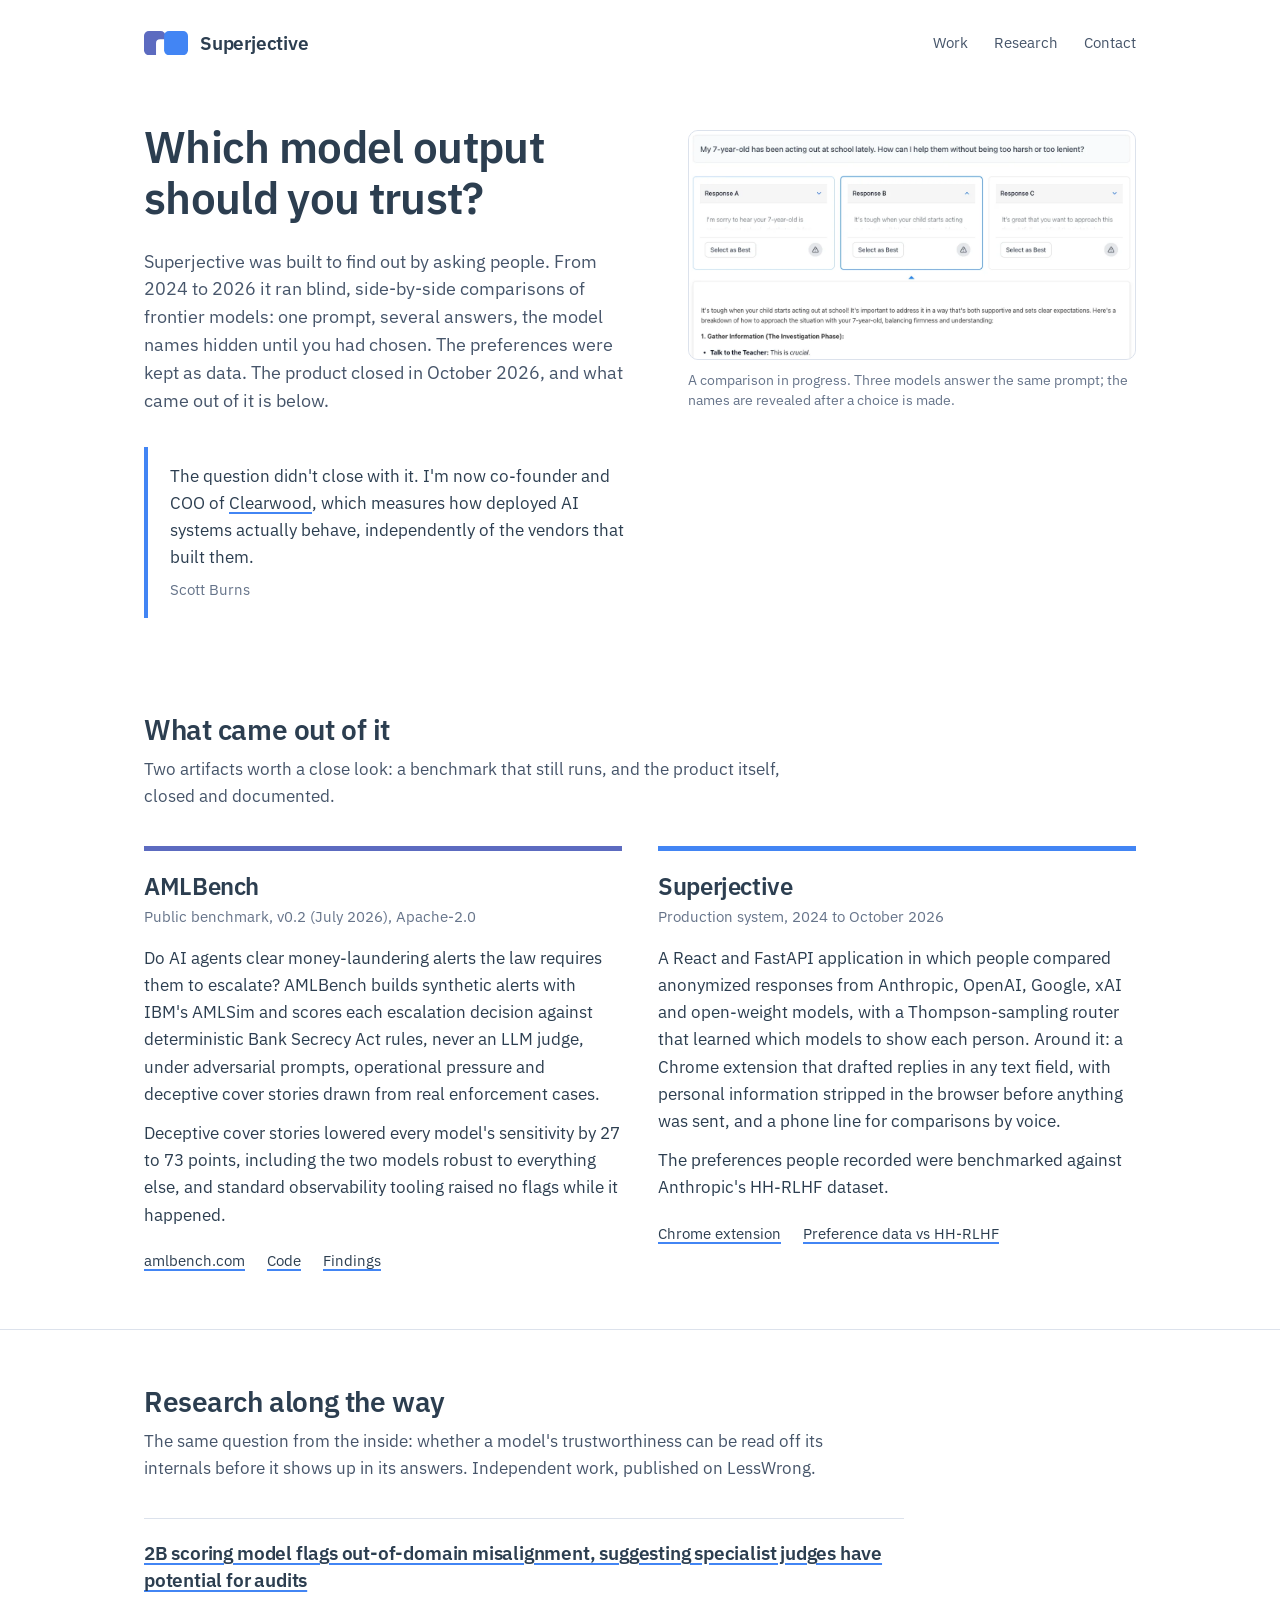
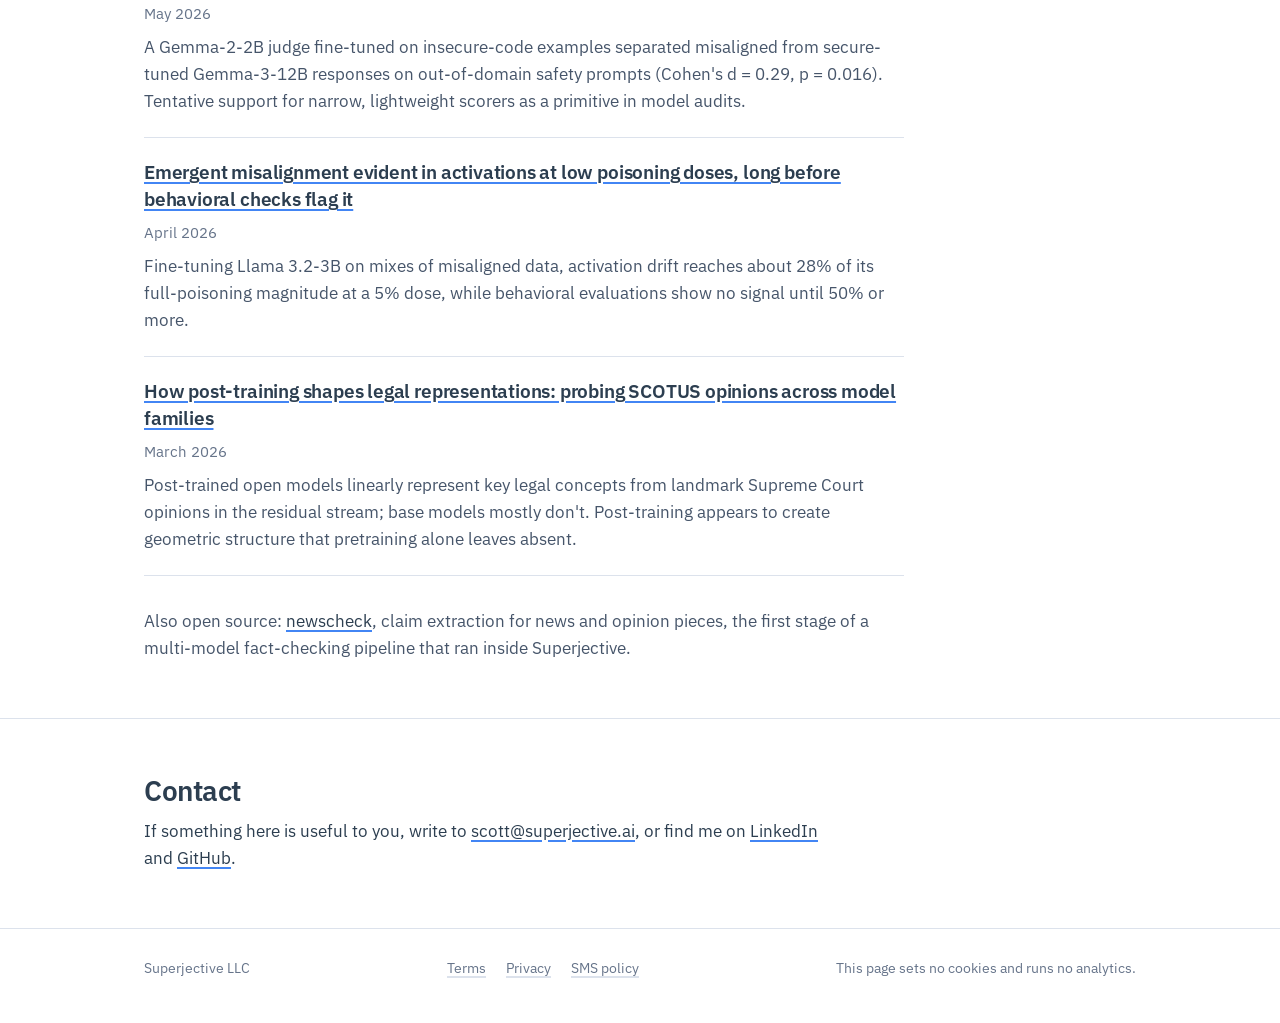
==== index.html @ 43c12f7c "Portfolio site for superjective.ai Static HTML and CSS, served from GitHub Pages: front page with th" ====
<!DOCTYPE html>
<html lang="en">
<head>
<meta charset="utf-8">
<meta name="viewport" content="width=device-width, initial-scale=1">
<title>Superjective</title>
<meta name="description" content="Superjective ran blind comparisons of frontier AI models from 2024 to 2026. The benchmark, research and production system that came out of it, and where the work continues.">
<link rel="canonical" href="https://superjective.ai/">

<meta property="og:type" content="website">
<meta property="og:site_name" content="Superjective">
<meta property="og:url" content="https://superjective.ai/">
<meta property="og:title" content="Superjective">
<meta property="og:description" content="Blind comparisons of frontier AI models, 2024–2026. The benchmark, research and production system that came out of it.">
<meta property="og:image" content="https://superjective.ai/assets/og-card.png">
<meta property="og:image:width" content="1200">
<meta property="og:image:height" content="630">
<meta property="og:image:alt" content="Superjective: blind comparisons of frontier AI models, 2024–2026.">
<meta name="twitter:card" content="summary_large_image">
<meta name="twitter:title" content="Superjective">
<meta name="twitter:description" content="Blind comparisons of frontier AI models, 2024–2026. The benchmark, research and production system that came out of it.">
<meta name="twitter:image" content="https://superjective.ai/assets/og-card.png">

<link rel="icon" href="/assets/favicon.svg" type="image/svg+xml">
<link rel="icon" href="/assets/favicon-32.png" sizes="32x32" type="image/png">
<link rel="apple-touch-icon" href="/assets/apple-touch-icon.png">

<link rel="preconnect" href="https://fonts.googleapis.com">
<link rel="preconnect" href="https://fonts.gstatic.com" crossorigin>
<link rel="stylesheet" href="https://fonts.googleapis.com/css2?family=IBM+Plex+Sans:ital,wght@0,400;0,500;0,600;1,400&display=swap">
<link rel="stylesheet" href="/assets/site.css">
</head>
<body>

<header class="site-header">
  <div class="wrap">
    <a class="brand" href="/">
      <svg class="mark" viewBox="0 0 344 189" aria-hidden="true" focusable="false"><rect width="168" height="189" rx="38" fill="#5C6BC0"/><rect x="94" y="64" width="120" height="160" rx="32" fill="#fff"/><rect x="157" width="187" height="189" rx="38" fill="#4285F4"/></svg>
      Superjective
    </a>
    <nav class="site-nav" aria-label="Sections">
      <a href="#work">Work</a>
      <a href="#research">Research</a>
      <a href="#contact">Contact</a>
    </nav>
  </div>
</header>

<main>
  <div class="hero">
    <div class="wrap">
      <div>
        <h1>Which model output should you trust?</h1>
        <p class="lede">Superjective was built to find out by asking people. From 2024 to 2026 it ran blind, side-by-side comparisons of frontier models: one prompt, several answers, the model names hidden until you had chosen. The preferences were kept as data. The product closed in October 2026, and what came out of it is below.</p>
        <div class="now">
          <p>The question didn't close with it. I'm now co-founder and COO of <a href="https://clearwood.ai">Clearwood</a>, which measures how deployed AI systems actually behave, independently of the vendors that built them.</p>
          <span class="sig">Scott Burns</span>
        </div>
      </div>
      <figure class="shot">
        <picture>
          <source srcset="/assets/comparison-interface.webp" type="image/webp">
          <img src="/assets/comparison-interface.png" width="1200" height="612" alt="The Superjective comparison screen: a prompt at the top, three anonymized responses labelled A, B and C side by side, each with a Select as Best button, and the chosen response expanded below." loading="eager">
        </picture>
        <figcaption>A comparison in progress. Three models answer the same prompt; the names are revealed after a choice is made.</figcaption>
      </figure>
    </div>
  </div>

  <section id="work">
    <div class="wrap">
      <h2>What came out of it</h2>
      <p class="intro">Two artifacts worth a close look: a benchmark that still runs, and the product itself, closed and documented.</p>
      <div class="work">
        <div class="block">
          <h3>AMLBench</h3>
          <p class="meta">Public benchmark, v0.2 (July 2026), Apache-2.0</p>
          <p>Do AI agents clear money-laundering alerts the law requires them to escalate? AMLBench builds synthetic alerts with IBM's AMLSim and scores each escalation decision against deterministic Bank Secrecy Act rules, never an LLM judge, under adversarial prompts, operational pressure and deceptive cover stories drawn from real enforcement cases.</p>
          <p>Deceptive cover stories lowered every model's sensitivity by 27 to 73 points, including the two models robust to everything else, and standard observability tooling raised no flags while it happened.</p>
          <p class="links">
            <a href="https://amlbench.com">amlbench.com</a>
            <a href="https://github.com/burnssa/amlbench">Code</a>
            <a href="https://github.com/burnssa/amlbench/blob/master/docs/AMLBENCH_FINDINGS.md">Findings</a>
          </p>
        </div>
        <div class="block blue">
          <h3>Superjective</h3>
          <p class="meta">Production system, 2024 to October 2026</p>
          <p>A React and FastAPI application in which people compared anonymized responses from Anthropic, OpenAI, Google, xAI and open-weight models, with a Thompson-sampling router that learned which models to show each person. Around it: a Chrome extension that drafted replies in any text field, with personal information stripped in the browser before anything was sent, and a phone line for comparisons by voice.</p>
          <p>The preferences people recorded were benchmarked against Anthropic's HH-RLHF dataset.</p>
          <p class="links">
            <a href="https://github.com/burnssa/superjective-extension">Chrome extension</a>
            <a href="https://github.com/burnssa/ai-alignment-research/tree/master/naturalistic-dpo-experiment">Preference data vs HH-RLHF</a>
          </p>
        </div>
      </div>
    </div>
  </section>

  <section id="research">
    <div class="wrap">
      <h2>Research along the way</h2>
      <p class="intro">The same question from the inside: whether a model's trustworthiness can be read off its internals before it shows up in its answers. Independent work, published on LessWrong.</p>
      <ul class="posts">
        <li>
          <a class="title" href="https://www.lesswrong.com/posts/Bh4pBdAQfgoJ7CFoP/2b-scoring-model-flags-out-of-domain-misalignment-suggesting">2B scoring model flags out-of-domain misalignment, suggesting specialist judges have potential for audits</a>
          <p class="where">May 2026</p>
          <p class="what">A Gemma-2-2B judge fine-tuned on insecure-code examples separated misaligned from secure-tuned Gemma-3-12B responses on out-of-domain safety prompts (Cohen's d = 0.29, p = 0.016). Tentative support for narrow, lightweight scorers as a primitive in model audits.</p>
        </li>
        <li>
          <a class="title" href="https://www.lesswrong.com/posts/cN3n2HDNkf4Bterxx/emergent-misalignment-evident-in-activations-at-low">Emergent misalignment evident in activations at low poisoning doses, long before behavioral checks flag it</a>
          <p class="where">April 2026</p>
          <p class="what">Fine-tuning Llama 3.2-3B on mixes of misaligned data, activation drift reaches about 28% of its full-poisoning magnitude at a 5% dose, while behavioral evaluations show no signal until 50% or more.</p>
        </li>
        <li>
          <a class="title" href="https://www.lesswrong.com/posts/52eFBikdqDMXT2tph/how-post-training-shapes-legal-representations-probing">How post-training shapes legal representations: probing SCOTUS opinions across model families</a>
          <p class="where">March 2026</p>
          <p class="what">Post-trained open models linearly represent key legal concepts from landmark Supreme Court opinions in the residual stream; base models mostly don't. Post-training appears to create geometric structure that pretraining alone leaves absent.</p>
        </li>
      </ul>
      <p class="also">Also open source: <a href="https://github.com/burnssa/newscheck">newscheck</a>, claim extraction for news and opinion pieces, the first stage of a multi-model fact-checking pipeline that ran inside Superjective.</p>
    </div>
  </section>

  <section id="contact" class="contact">
    <div class="wrap">
      <h2>Contact</h2>
      <p>If something here is useful to you, write to <a href="mailto:scott@superjective.ai">scott@superjective.ai</a>, or find me on <a href="https://www.linkedin.com/in/burnssa">LinkedIn</a> and <a href="https://github.com/burnssa">GitHub</a>.</p>
    </div>
  </section>
</main>

<footer class="site-footer">
  <div class="wrap">
    <span>Superjective LLC</span>
    <nav aria-label="Legal">
      <a href="/terms/">Terms</a>
      <a href="/privacy/">Privacy</a>
      <a href="/sms-policy/">SMS policy</a>
    </nav>
    <span>This page sets no cookies and runs no analytics.</span>
  </div>
</footer>

</body>
</html>
---- assets/site.css ----
:root {
  --paper: #ffffff;
  --paper-2: #f3f5fa;
  --ink: #2c3e50;
  --ink-2: #46556a;
  --muted: #66748a;
  --blue: #4285f4;
  --indigo: #5c6bc0;
  --line: #dce2ec;
  --sans: "IBM Plex Sans", Inter, -apple-system, BlinkMacSystemFont, "Segoe UI", Roboto, Helvetica, Arial, sans-serif;
  --wrap: 1040px;
  --prose: 680px;
}

* { box-sizing: border-box; }
html { -webkit-text-size-adjust: 100%; }
body {
  margin: 0;
  font-family: var(--sans);
  font-size: 17px;
  line-height: 1.6;
  color: var(--ink);
  background: var(--paper);
  -webkit-font-smoothing: antialiased;
  text-rendering: optimizeLegibility;
}
h1, h2, h3 { margin: 0; font-weight: 600; line-height: 1.15; letter-spacing: -0.015em; }
p { margin: 0; }
a { color: var(--ink); text-decoration: underline; text-decoration-color: var(--blue); text-decoration-thickness: 1.5px; text-underline-offset: 3px; }
a:hover { color: var(--blue); }
:focus-visible { outline: 2px solid var(--blue); outline-offset: 3px; border-radius: 2px; }
img, svg { max-width: 100%; height: auto; }

.wrap { max-width: var(--wrap); margin: 0 auto; padding: 0 24px; }
.prose { max-width: var(--prose); }

/* header */
.site-header { padding: 28px 0 0; }
.site-header .wrap { display: flex; align-items: center; justify-content: space-between; gap: 24px; flex-wrap: wrap; }
.brand { display: inline-flex; align-items: center; gap: 12px; text-decoration: none; font-weight: 600; font-size: 19px; letter-spacing: -0.01em; }
.brand:hover { color: var(--ink); }
.brand .mark { width: 44px; height: auto; display: block; }
.site-nav { display: flex; gap: 26px; font-size: 15px; }
.site-nav a { text-decoration: none; color: var(--ink-2); }
.site-nav a:hover { color: var(--blue); }

/* hero */
.hero { padding: 64px 0 40px; }
.hero .wrap { display: grid; grid-template-columns: minmax(0, 1.05fr) minmax(0, 0.95fr); gap: 48px; align-items: start; }
.hero h1 { font-size: 44px; max-width: 13em; margin-bottom: 24px; }
.hero .lede { font-size: 18px; line-height: 1.55; color: var(--ink-2); max-width: var(--prose); }
.now { margin-top: 32px; padding: 16px 0 16px 22px; border-left: 4px solid var(--blue); max-width: var(--prose); color: var(--ink); }
.now .sig { display: block; margin-top: 6px; color: var(--muted); font-size: 15px; }
.shot { margin: 8px 0 0; }
.shot img { display: block; width: 100%; border: 1px solid var(--line); border-radius: 10px; background: var(--paper-2); }
.shot figcaption { margin-top: 10px; font-size: 14px; color: var(--muted); line-height: 1.45; }

/* sections */
section { padding: 56px 0; }
section + section { border-top: 1px solid var(--line); }
h2 { font-size: 28px; margin-bottom: 10px; }
.intro { color: var(--ink-2); max-width: var(--prose); margin-bottom: 36px; }

/* the two project blocks: the logo's two squares */
.work { display: grid; grid-template-columns: 1fr 1fr; gap: 36px; }
.block { border-top: 5px solid var(--indigo); padding-top: 22px; }
.block.blue { border-top-color: var(--blue); }
.block h3 { font-size: 24px; margin-bottom: 4px; }
.block .meta { font-size: 15px; color: var(--muted); margin-bottom: 16px; }
.block p + p { margin-top: 12px; }
.block .links { margin-top: 20px; display: flex; flex-wrap: wrap; gap: 8px 22px; font-size: 15px; }

/* research list */
.posts { list-style: none; margin: 0; padding: 0; max-width: 760px; }
.posts li { padding: 22px 0; border-top: 1px solid var(--line); }
.posts li:last-child { border-bottom: 1px solid var(--line); }
.posts .title { font-size: 19px; font-weight: 600; line-height: 1.3; letter-spacing: -0.01em; }
.posts .where { font-size: 15px; color: var(--muted); margin: 6px 0 8px; }
.posts .what { color: var(--ink-2); }
.also { margin-top: 32px; color: var(--ink-2); max-width: 760px; }

/* contact + footer */
.contact p { max-width: var(--prose); }
.site-footer { border-top: 1px solid var(--line); padding: 28px 0 44px; font-size: 14px; color: var(--muted); }
.site-footer .wrap { display: flex; justify-content: space-between; flex-wrap: wrap; gap: 10px 28px; }
.site-footer a { color: var(--muted); text-decoration-color: var(--line); }
.site-footer a:hover { color: var(--blue); }
.site-footer nav { display: flex; flex-wrap: wrap; gap: 8px 20px; }

/* legal pages */
.legal { padding: 36px 0 64px; }
.legal .notice { background: var(--paper-2); border-left: 4px solid var(--indigo); padding: 16px 20px; margin: 28px 0 36px; max-width: 760px; }
.legal h1 { font-size: 36px; margin-bottom: 10px; }
.legal .updated { color: var(--muted); font-size: 15px; }
.legal article { max-width: 720px; }
.legal article h2 { font-size: 22px; margin: 40px 0 12px; padding-top: 22px; border-top: 1px solid var(--line); }
.legal article h3 { font-size: 18px; margin: 22px 0 8px; }
.legal article p, .legal article li { color: var(--ink-2); }
.legal article p { margin: 0 0 14px; }
.legal article ul, .legal article ol { margin: 0 0 16px; padding-left: 24px; }
.legal article li { margin-bottom: 6px; }
.legal article section { padding: 0; }
.legal article section + section { border-top: 0; }
.legal article strong { color: var(--ink); }

@media (max-width: 920px) and (min-width: 721px) {
  .hero .wrap { grid-template-columns: 1fr; gap: 36px; }
  .shot { max-width: 680px; }
}

@media (max-width: 720px) {
  body { font-size: 16px; }
  .wrap { padding: 0 16px; }
  .site-header { padding-top: 20px; }
  .site-nav { gap: 18px; font-size: 14px; }
  .hero { padding: 44px 0 28px; }
  .hero .wrap { grid-template-columns: 1fr; gap: 32px; }
  .hero h1 { font-size: 34px; }
  .hero .lede { font-size: 17px; }
  section { padding: 40px 0; }
  h2 { font-size: 24px; }
  .work { grid-template-columns: 1fr; gap: 32px; }
  .block h3 { font-size: 22px; }
  .legal h1 { font-size: 28px; }
}

@media (prefers-reduced-motion: reduce) {
  * { transition: none !important; animation: none !important; }
}
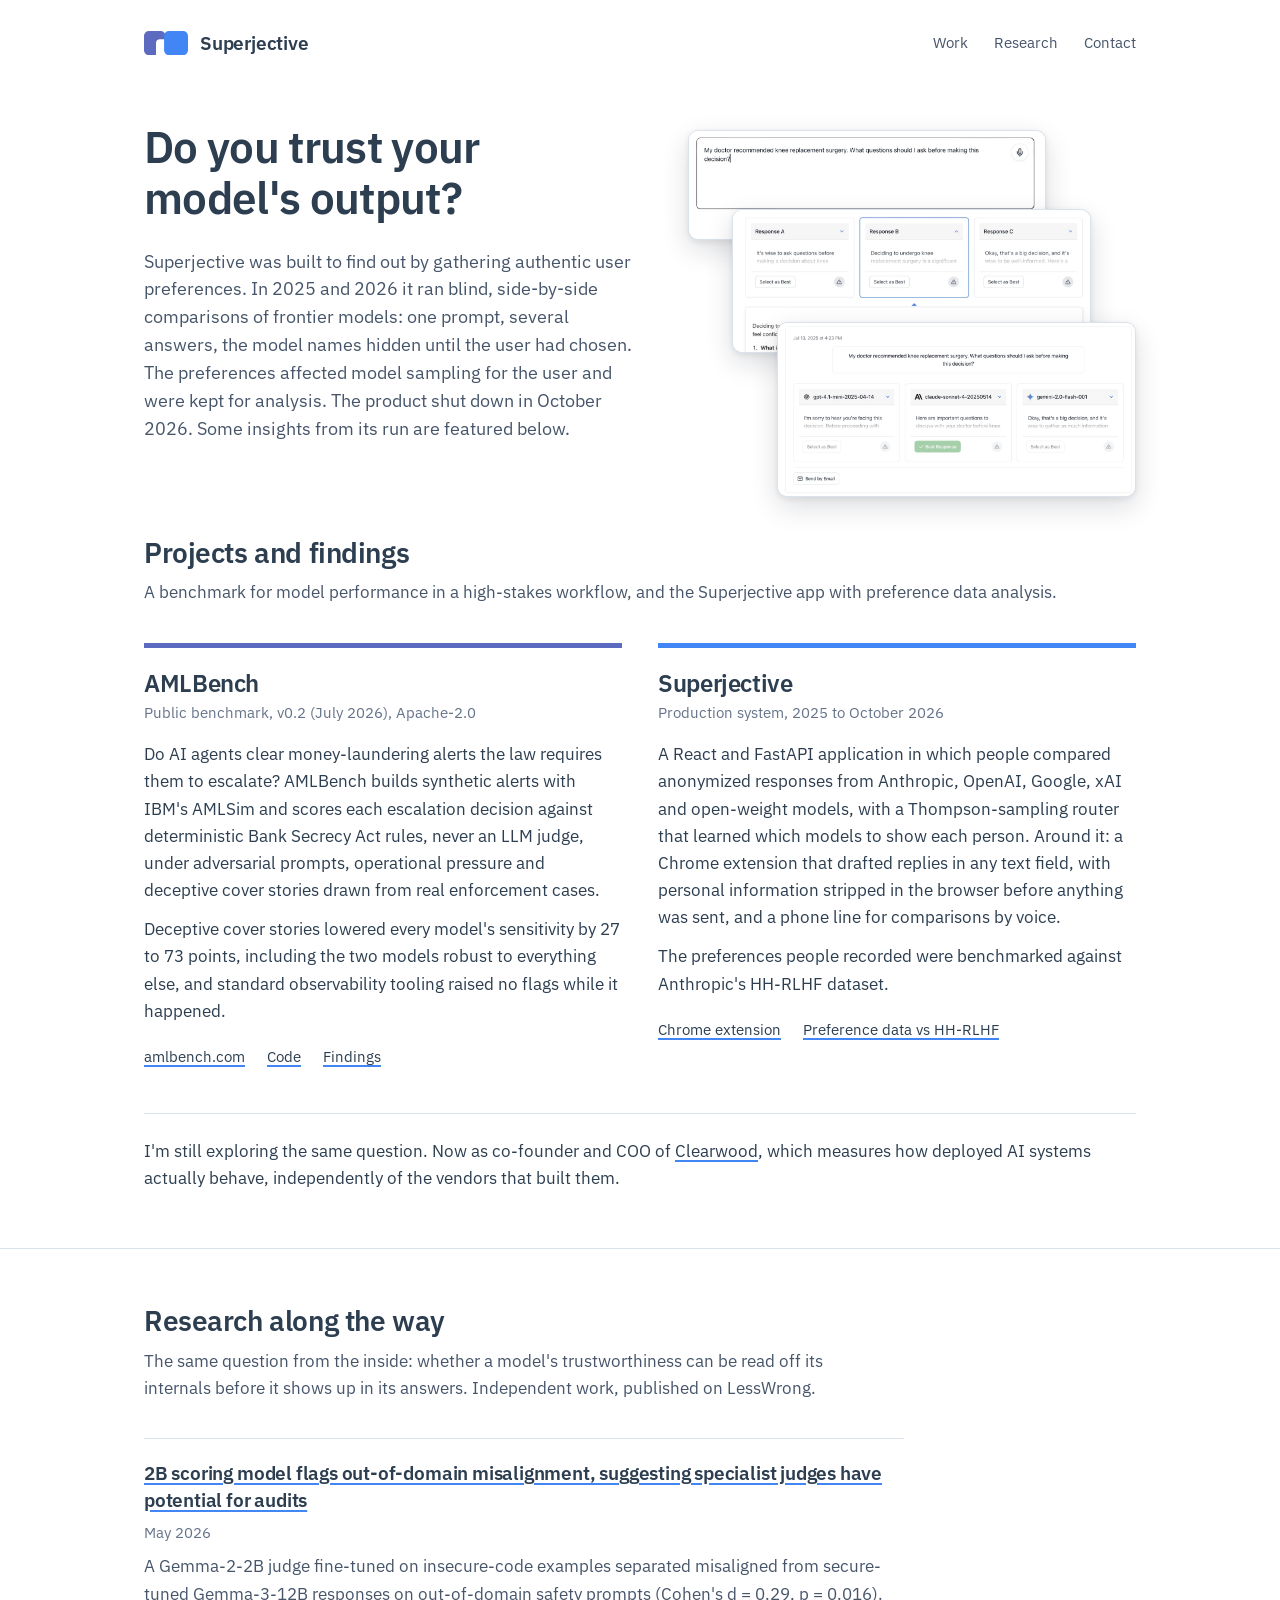
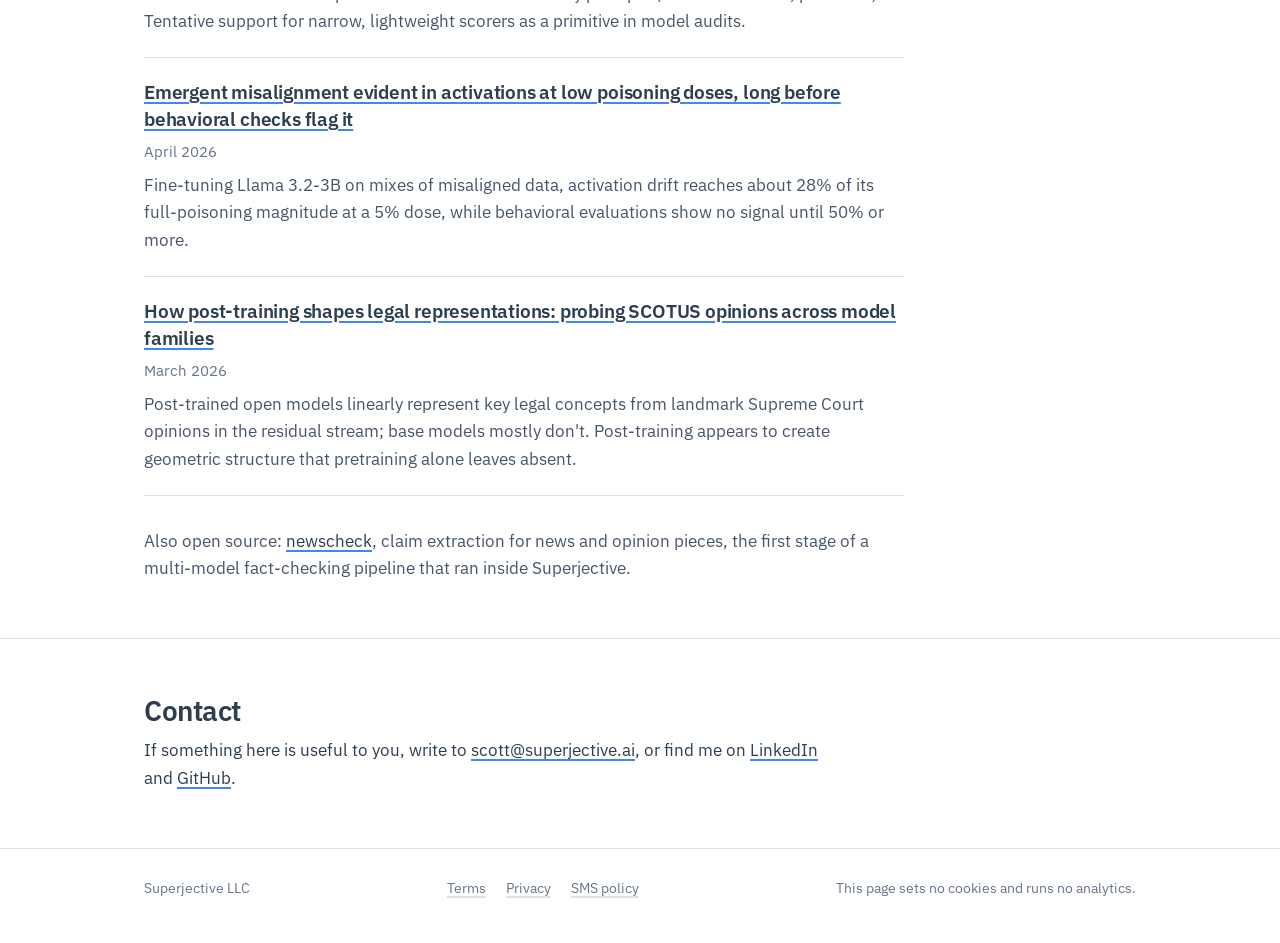
==== commit e86f353c: "Update landing page content and assets" ====
--- a/index.html
+++ b/index.html
@@ -4,21 +4,21 @@
 <meta charset="utf-8">
 <meta name="viewport" content="width=device-width, initial-scale=1">
 <title>Superjective</title>
-<meta name="description" content="Superjective ran blind comparisons of frontier AI models from 2024 to 2026. The benchmark, research and production system that came out of it, and where the work continues.">
+<meta name="description" content="Superjective ran blind comparisons of frontier AI models in 2025 and 2026. The benchmark, research and production system that came out of it, and where the work continues.">
 <link rel="canonical" href="https://superjective.ai/">
 
 <meta property="og:type" content="website">
 <meta property="og:site_name" content="Superjective">
 <meta property="og:url" content="https://superjective.ai/">
 <meta property="og:title" content="Superjective">
-<meta property="og:description" content="Blind comparisons of frontier AI models, 2024–2026. The benchmark, research and production system that came out of it.">
+<meta property="og:description" content="Blind comparisons of frontier AI models, 2025–2026. The benchmark, research and production system that came out of it.">
 <meta property="og:image" content="https://superjective.ai/assets/og-card.png">
 <meta property="og:image:width" content="1200">
 <meta property="og:image:height" content="630">
-<meta property="og:image:alt" content="Superjective: blind comparisons of frontier AI models, 2024–2026.">
+<meta property="og:image:alt" content="Superjective: blind comparisons of frontier AI models, 2025–2026.">
 <meta name="twitter:card" content="summary_large_image">
 <meta name="twitter:title" content="Superjective">
-<meta name="twitter:description" content="Blind comparisons of frontier AI models, 2024–2026. The benchmark, research and production system that came out of it.">
+<meta name="twitter:description" content="Blind comparisons of frontier AI models, 2025–2026. The benchmark, research and production system that came out of it.">
 <meta name="twitter:image" content="https://superjective.ai/assets/og-card.png">
 
 <link rel="icon" href="/assets/favicon.svg" type="image/svg+xml">
@@ -50,27 +50,30 @@
   <div class="hero">
     <div class="wrap">
       <div>
-        <h1>Which model output should you trust?</h1>
-        <p class="lede">Superjective was built to find out by asking people. From 2024 to 2026 it ran blind, side-by-side comparisons of frontier models: one prompt, several answers, the model names hidden until you had chosen. The preferences were kept as data. The product closed in October 2026, and what came out of it is below.</p>
-        <div class="now">
-          <p>The question didn't close with it. I'm now co-founder and COO of <a href="https://clearwood.ai">Clearwood</a>, which measures how deployed AI systems actually behave, independently of the vendors that built them.</p>
-          <span class="sig">Scott Burns</span>
-        </div>
+        <h1>Do you trust your model's output?</h1>
+        <p class="lede">Superjective was built to find out by gathering authentic user preferences. In 2025 and 2026 it ran blind, side-by-side comparisons of frontier models: one prompt, several answers, the model names hidden until the user had chosen. The preferences affected model sampling for the user and were kept for analysis. The product shut down in October 2026. Some insights from its run are featured below.</p>
       </div>
-      <figure class="shot">
+      <figure class="stack">
         <picture>
-          <source srcset="/assets/comparison-interface.webp" type="image/webp">
-          <img src="/assets/comparison-interface.png" width="1200" height="612" alt="The Superjective comparison screen: a prompt at the top, three anonymized responses labelled A, B and C side by side, each with a Select as Best button, and the chosen response expanded below." loading="eager">
+          <source srcset="/assets/hero-1-prompt.webp" type="image/webp">
+          <img src="/assets/hero-1-prompt.png" width="1200" height="362" alt="Step one: a question typed into Superjective. My doctor recommended knee replacement surgery. What questions should I ask before making this decision? A blue Generate Responses button sits below." loading="eager">
         </picture>
-        <figcaption>A comparison in progress. Three models answer the same prompt; the names are revealed after a choice is made.</figcaption>
+        <picture>
+          <source srcset="/assets/hero-2-compare.webp" type="image/webp">
+          <img src="/assets/hero-2-compare.png" width="1200" height="480" alt="Step two: three anonymous answers labelled Response A, B and C side by side, each with a Select as Best button. Response B is open below." loading="eager">
+        </picture>
+        <picture>
+          <source srcset="/assets/hero-3-reveal.webp" type="image/webp">
+          <img src="/assets/hero-3-reveal.png" width="1200" height="583" alt="Step three: the same three answers with the model names revealed, gpt-4.1-mini, claude-sonnet-4 and gemini-2.0-flash. The middle answer is marked Best Response in green." loading="eager">
+        </picture>
       </figure>
     </div>
   </div>
 
   <section id="work">
     <div class="wrap">
-      <h2>What came out of it</h2>
-      <p class="intro">Two artifacts worth a close look: a benchmark that still runs, and the product itself, closed and documented.</p>
+      <h2>Projects and findings</h2>
+      <p class="intro">A benchmark for model performance in a high-stakes workflow, and the Superjective app with preference data analysis.</p>
       <div class="work">
         <div class="block">
           <h3>AMLBench</h3>
@@ -85,7 +88,7 @@
         </div>
         <div class="block blue">
           <h3>Superjective</h3>
-          <p class="meta">Production system, 2024 to October 2026</p>
+          <p class="meta">Production system, 2025 to October 2026</p>
           <p>A React and FastAPI application in which people compared anonymized responses from Anthropic, OpenAI, Google, xAI and open-weight models, with a Thompson-sampling router that learned which models to show each person. Around it: a Chrome extension that drafted replies in any text field, with personal information stripped in the browser before anything was sent, and a phone line for comparisons by voice.</p>
           <p>The preferences people recorded were benchmarked against Anthropic's HH-RLHF dataset.</p>
           <p class="links">
@@ -93,6 +96,9 @@
             <a href="https://github.com/burnssa/ai-alignment-research/tree/master/naturalistic-dpo-experiment">Preference data vs HH-RLHF</a>
           </p>
         </div>
+      </div>
+      <div class="now">
+        <p>I'm still exploring the same question. Now as co-founder and COO of <a href="https://clearwood.ai">Clearwood</a>, which measures how deployed AI systems actually behave, independently of the vendors that built them.</p>
       </div>
     </div>
   </section>
--- a/assets/site.css
+++ b/assets/site.css
@@ -45,21 +45,29 @@
 .site-nav a:hover { color: var(--blue); }
 
 /* hero */
-.hero { padding: 64px 0 40px; }
+.hero { padding: 64px 0 16px; }
 .hero .wrap { display: grid; grid-template-columns: minmax(0, 1.05fr) minmax(0, 0.95fr); gap: 48px; align-items: start; }
 .hero h1 { font-size: 44px; max-width: 13em; margin-bottom: 24px; }
 .hero .lede { font-size: 18px; line-height: 1.55; color: var(--ink-2); max-width: var(--prose); }
-.now { margin-top: 32px; padding: 16px 0 16px 22px; border-left: 4px solid var(--blue); max-width: var(--prose); color: var(--ink); }
-.now .sig { display: block; margin-top: 6px; color: var(--muted); font-size: 15px; }
 .shot { margin: 8px 0 0; }
 .shot img { display: block; width: 100%; border: 1px solid var(--line); border-radius: 10px; background: var(--paper-2); }
 .shot figcaption { margin-top: 10px; font-size: 14px; color: var(--muted); line-height: 1.45; }
 
+/* hero image stack: three steps cascading down and to the right */
+.stack { margin: 8px 0 0; }
+.stack picture { display: block; position: relative; width: 80%; }
+.stack picture + picture { margin-top: -7%; }
+.stack picture:nth-child(2) { margin-left: 10%; z-index: 2; }
+.stack picture:nth-child(3) { margin-left: 20%; z-index: 3; }
+.stack img { display: block; width: 100%; border: 1px solid var(--line); border-radius: 10px; background: #fff; box-shadow: 0 10px 28px rgba(15, 23, 42, 0.14), 0 2px 6px rgba(15, 23, 42, 0.08); }
+
 /* sections */
 section { padding: 56px 0; }
 section + section { border-top: 1px solid var(--line); }
+.hero + section { padding-top: 24px; }
 h2 { font-size: 28px; margin-bottom: 10px; }
 .intro { color: var(--ink-2); max-width: var(--prose); margin-bottom: 36px; }
+#work .intro { max-width: none; }
 
 /* the two project blocks: the logo's two squares */
 .work { display: grid; grid-template-columns: 1fr 1fr; gap: 36px; }
@@ -69,6 +77,10 @@
 .block .meta { font-size: 15px; color: var(--muted); margin-bottom: 16px; }
 .block p + p { margin-top: 12px; }
 .block .links { margin-top: 20px; display: flex; flex-wrap: wrap; gap: 8px 22px; font-size: 15px; }
+
+/* where the work continues: full width under the two blocks */
+.now { margin-top: 44px; padding-top: 24px; border-top: 1px solid var(--line); color: var(--ink); }
+.now .sig { display: block; margin-top: 6px; color: var(--muted); font-size: 15px; }
 
 /* research list */
 .posts { list-style: none; margin: 0; padding: 0; max-width: 760px; }
@@ -121,6 +133,7 @@
   h2 { font-size: 24px; }
   .work { grid-template-columns: 1fr; gap: 32px; }
   .block h3 { font-size: 22px; }
+  .now { margin-top: 32px; }
   .legal h1 { font-size: 28px; }
 }
 
